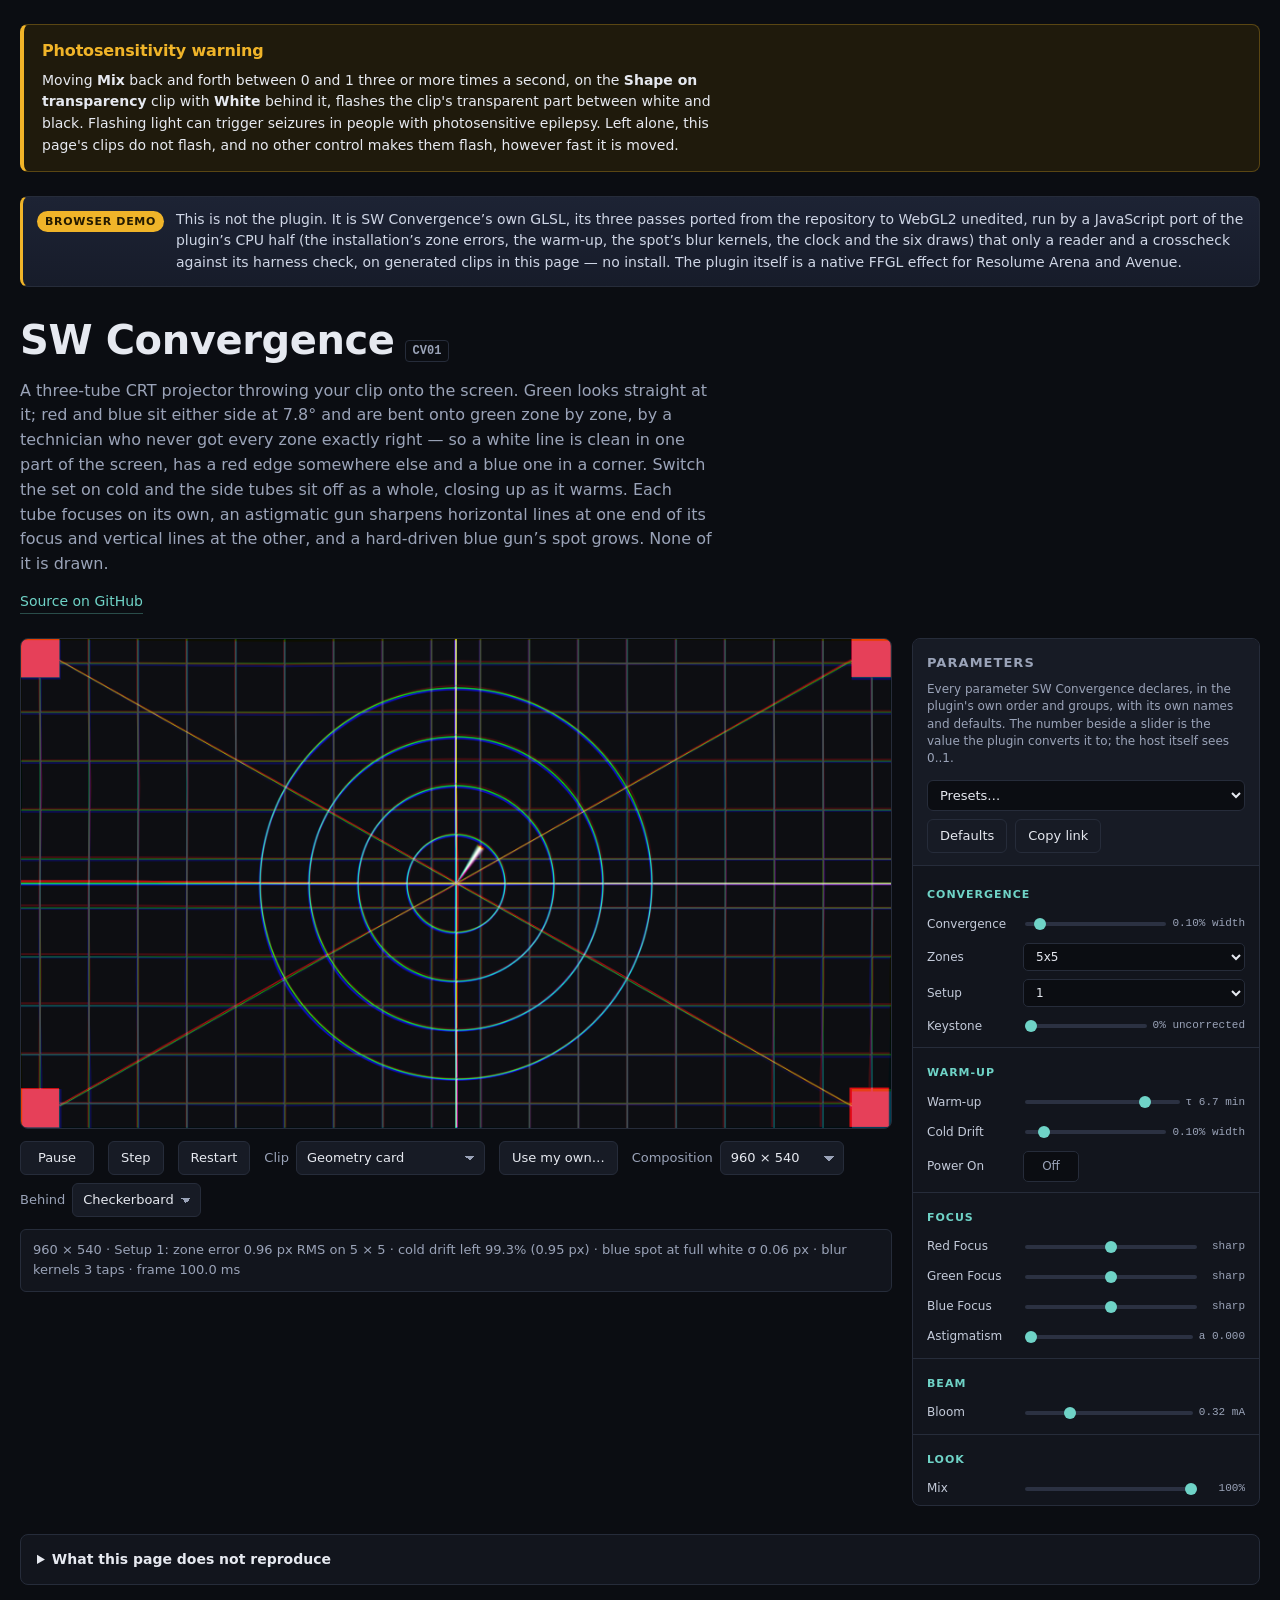
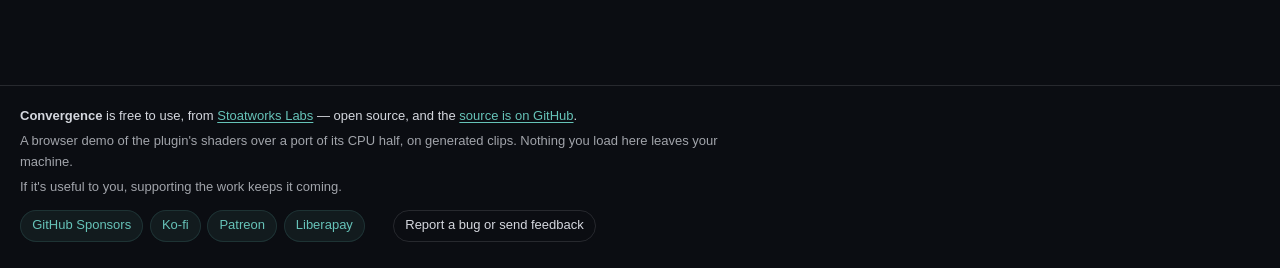
==== demo/index.html @ 119868eb "Browser demo at convergence-demo.stoatworks-labs.com demo/ is the plugin's three passes, spliced une" ====
<!doctype html>
<html lang="en">
  <head>
    <meta charset="utf-8" />
    <meta name="viewport" content="width=device-width, initial-scale=1" />
    <title>SW Convergence — browser demo | Stoatworks Labs</title>
    <meta name="description" content="Try SW Convergence, an FFGL effect for Resolume, in your browser: a three-tube CRT projector throwing the clip onto the screen, its red and blue tubes converged onto green zone by zone with a technician's error at every zone point, drifting as the set warms, each tube focused on its own and the blue spot growing with its current. The plugin's own GLSL, ported to WebGL2 unedited, run by a JavaScript port of its CPU half. A demo, not the plugin." />
    <link rel="icon" href="data:," />
    <link rel="stylesheet" href="./vendor/kit.css" />
    <link rel="stylesheet" href="./convergence.css" />
    <link rel="canonical" href="https://convergence-demo.stoatworks-labs.com/" />
    <meta property="og:type" content="website" />
    <meta property="og:site_name" content="Stoatworks Labs" />
    <meta property="og:title" content="SW Convergence — browser demo | Stoatworks Labs" />
    <meta property="og:description" content="Try SW Convergence, an FFGL effect for Resolume, in your browser: a three-tube CRT projector throwing the clip onto the screen, its red and blue tubes converged onto green zone by zone with a technician's error at every zone point, drifting as the set warms, each tube focused on its own and the blue spot growing with its current. The plugin's own GLSL, ported to WebGL2 unedited, run by a JavaScript port of its CPU half. A demo, not the plugin." />
    <meta property="og:url" content="https://convergence-demo.stoatworks-labs.com/" />
    <meta property="og:image" content="https://stoatworks-labs.com/thumbs/convergence.png" />
    <meta property="og:image:width" content="1280" />
    <meta property="og:image:height" content="720" />
    <meta property="og:image:alt" content="SW Convergence" />
    <meta name="twitter:card" content="summary_large_image" />
  </head>
  <body data-plugin="convergence">
    <section class="cv-warning" id="photosensitivity" aria-labelledby="cv-warning-title">
      <h2 class="cv-warning__title" id="cv-warning-title">Photosensitivity warning</h2>
      <p>
        Moving <strong>Mix</strong> back and forth between 0 and 1 three or more times a second,
        on the <strong>Shape on transparency</strong> clip with <strong>White</strong> behind it,
        flashes the clip's transparent part between white and black. Flashing light can trigger seizures
        in people with photosensitive epilepsy. Left alone, this page's clips do not flash, and
        no other control makes them flash, however fast it is moved.
      </p>
    </section>

    <main id="demo">
      <noscript>
        <h1>SW Convergence</h1>
        <p>
          An FFGL effect that throws your clip through a three-tube CRT
          projector. The green tube looks straight at the screen; the red and
          blue tubes sit either side at 7.8° and are bent onto green zone by
          zone, by a technician who never got every zone exactly right, so a
          white line is clean in one part of the screen and has a red or blue
          edge in another. Switch the set on cold and the side tubes sit off as
          a whole, closing up as it warms. Each tube focuses on its own, an
          astigmatic gun sharpens horizontal lines at one end of its focus and
          vertical lines at the other, and a hard-driven blue gun's spot grows.
          None of it is drawn.
        </p>
        <p>
          This demo runs the plugin's shaders and a port of its CPU half in
          your browser, so it needs JavaScript and WebGL2 with float render
          targets. The plugin itself, its source and its downloads are on
          <a href="https://github.com/stoatworks-labs/convergence">its repository</a>.
        </p>
        <ul>
          <li><a href="https://github.com/stoatworks-labs/convergence">Source on GitHub</a></li>
        </ul>
      </noscript>
    </main>

    <script type="module" src="./plugin.js"></script>
    <script
      src="./vendor/support-footer.js"
      defer
      data-app="Convergence"
      data-repo="https://github.com/stoatworks-labs/convergence"
      data-note="A browser demo of the plugin's shaders over a port of its CPU half, on generated clips. Nothing you load here leaves your machine."
    ></script>
  </body>
</html>
---- demo/vendor/kit.css ----
/**
 * Shared styling for the Resolume plugin demos.
 *
 * Dark, because that is what these effects are looked at in and because a
 * picture with real blacks in it needs somewhere dark to sit. The inspector on
 * the right is laid out the way a host's parameter panel is — name on the left,
 * control and value on the right, grouped under headings — but it deliberately
 * does not imitate Resolume's own chrome. It is a stand-in for the host's
 * inspector, and a page that looked like a screenshot of Arena would be
 * claiming to be something it is not.
 *
 * No colour variables from the website: these pages are their own thing and the
 * navy is used only for the frame. `--sw-support-accent` is read by the shared
 * support footer.
 */

:root {
  --bg: #0b0d12;
  --panel: #12151d;
  --panel-2: #171b25;
  --line: #262c3a;
  --text: #e6e9f0;
  --muted: #9aa3b8;
  --accent: #6fd3c7;
  --accent-dim: #2a4d4a;
  --warn: #f0b429;
  --error: #ff6b6b;
  --navy: #1b2a4a;
  --sw-support-accent: #6fd3c7;

  color-scheme: dark;
}

* { box-sizing: border-box; }

body {
  margin: 0;
  background: var(--bg);
  color: var(--text);
  font: 15px/1.55 ui-sans-serif, system-ui, -apple-system, "Segoe UI", Roboto, Helvetica, Arial, sans-serif;
  -webkit-font-smoothing: antialiased;
}

#demo {
  max-width: 1400px;
  margin: 0 auto;
  padding: 24px 20px 60px;
}

a { color: var(--accent); }
a:hover { color: #9ae7dd; }

h1, h2, h3 { margin: 0; font-weight: 650; letter-spacing: -0.01em; }

/* ---- header -------------------------------------------------------------- */

.banner {
  display: flex;
  gap: 12px;
  align-items: flex-start;
  padding: 12px 14px;
  margin-bottom: 22px;
  background: linear-gradient(180deg, #1d2334, #171c2a);
  border: 1px solid var(--line);
  border-left: 3px solid var(--warn);
  border-radius: 8px;
}

.banner__tag {
  flex: 0 0 auto;
  padding: 2px 8px;
  border-radius: 999px;
  background: var(--warn);
  color: #241a00;
  font-size: 11px;
  font-weight: 700;
  letter-spacing: 0.06em;
  text-transform: uppercase;
  white-space: nowrap;
  margin-top: 2px;
}

.banner__text { margin: 0; color: #cfd6e6; font-size: 14px; }

.head__title { display: flex; align-items: baseline; gap: 10px; flex-wrap: wrap; }
.head__title h1 { font-size: clamp(28px, 4vw, 40px); }

.head__id {
  font: 600 12px/1 ui-monospace, SFMono-Regular, Menlo, monospace;
  color: var(--muted);
  border: 1px solid var(--line);
  border-radius: 4px;
  padding: 4px 7px;
}

.head__tagline {
  margin: 8px 0 0;
  max-width: 68ch;
  color: var(--muted);
  font-size: 16px;
}

.head__links {
  display: flex;
  flex-wrap: wrap;
  gap: 8px 18px;
  margin: 14px 0 24px;
  font-size: 14px;
}

.head__link { text-decoration: none; border-bottom: 1px solid var(--accent-dim); }
.head__link:hover { border-bottom-color: currentColor; }

/* ---- layout -------------------------------------------------------------- */

.layout {
  display: grid;
  /* 348px is set by the widest plugin: Old Cathode declares 34 controls in four
     groups, and below this "Luma Bandwidth" and "Chroma Bandwidth" wrap. */
  grid-template-columns: minmax(0, 1fr) 348px;
  gap: 20px;
  align-items: start;
}

@media (max-width: 900px) {
  .layout { grid-template-columns: minmax(0, 1fr); }
}

/* ---- stage --------------------------------------------------------------- */

.stage { min-width: 0; }

.stage__canvas {
  position: relative;
  border: 1px solid var(--line);
  border-radius: 8px;
  overflow: hidden;
  line-height: 0;
}

/* What sits under the effect's own alpha. */
.stage__canvas[data-backdrop='checker'] {
  background-color: #23262e;
  background-image:
    linear-gradient(45deg, #191c23 25%, transparent 25%),
    linear-gradient(-45deg, #191c23 25%, transparent 25%),
    linear-gradient(45deg, transparent 75%, #191c23 75%),
    linear-gradient(-45deg, transparent 75%, #191c23 75%);
  background-size: 24px 24px;
  background-position: 0 0, 0 12px, 12px -12px, -12px 0;
}
.stage__canvas[data-backdrop='black'] { background: #000; }
.stage__canvas[data-backdrop='white'] { background: #fff; }

.stage__gl {
  display: block;
  width: 100%;
  height: auto;
  max-width: 100%;
}

.stage__status {
  margin: 12px 0 0;
  padding: 10px 12px;
  border-radius: 6px;
  background: var(--panel);
  border: 1px solid var(--line);
  color: var(--muted);
  font-size: 13px;
}

.stage__status.is-error {
  border-color: #5a2530;
  background: #23151a;
  color: #ffb4b4;
}

/* ---- transport ----------------------------------------------------------- */

.transport {
  display: flex;
  flex-wrap: wrap;
  align-items: center;
  gap: 8px 14px;
  margin-top: 12px;
}

.btn {
  appearance: none;
  border: 1px solid var(--line);
  background: var(--panel-2);
  color: var(--text);
  border-radius: 6px;
  padding: 6px 12px;
  font: inherit;
  font-size: 13px;
  cursor: pointer;
}

.btn:hover { border-color: #3a4256; background: #1d2230; }
.btn:focus-visible { outline: 2px solid var(--accent); outline-offset: 2px; }

.btn--play { min-width: 74px; }

.transport__field { display: inline-flex; align-items: center; gap: 7px; font-size: 13px; }
.transport__label { color: var(--muted); }

.transport__select {
  appearance: none;
  border: 1px solid var(--line);
  background: var(--panel-2);
  color: var(--text);
  border-radius: 6px;
  padding: 6px 26px 6px 10px;
  font: inherit;
  font-size: 13px;
  cursor: pointer;
  background-image: linear-gradient(45deg, transparent 50%, var(--muted) 50%),
                    linear-gradient(135deg, var(--muted) 50%, transparent 50%);
  background-position: calc(100% - 14px) 50%, calc(100% - 9px) 50%;
  background-size: 5px 5px, 5px 5px;
  background-repeat: no-repeat;
}

.transport__file { cursor: pointer; }
.transport__file .btn { display: inline-block; }

/* ---- inspector ----------------------------------------------------------- */

.inspector {
  background: var(--panel);
  border: 1px solid var(--line);
  border-radius: 8px;
  overflow: hidden;
  position: sticky;
  top: 16px;
  max-height: calc(100vh - 32px);
  display: flex;
  flex-direction: column;
}

@media (max-width: 900px) {
  .inspector { position: static; max-height: none; }
}

.inspector__head {
  padding: 14px 14px 12px;
  border-bottom: 1px solid var(--line);
  background: var(--panel-2);
}

.inspector__title { font-size: 13px; text-transform: uppercase; letter-spacing: 0.08em; color: var(--muted); }
.inspector__note { margin: 8px 0 0; font-size: 12px; color: var(--muted); line-height: 1.45; }

.inspector__actions { display: flex; gap: 8px; margin-top: 12px; flex-wrap: wrap; }
.inspector__presets {
  flex: 1 1 auto;
  min-width: 0;
  border: 1px solid var(--line);
  background: var(--bg);
  color: var(--text);
  border-radius: 6px;
  padding: 6px 8px;
  font: inherit;
  font-size: 13px;
}

.inspector__body { overflow-y: auto; padding: 4px 0 10px; }

.pgroup { padding: 6px 0; }
.pgroup + .pgroup { border-top: 1px solid var(--line); }

.pgroup__name {
  font-size: 11px;
  text-transform: uppercase;
  letter-spacing: 0.09em;
  color: var(--accent);
  padding: 10px 14px 6px;
}

/* ---- one parameter ------------------------------------------------------- */

/* The third column is `auto` rather than a fixed width because a readout may be
   a word — Porthole's Projection names the lens it has landed on ("equidistant"),
   which is the whole point of that control. A fixed column clipped it. */
.prow {
  display: grid;
  grid-template-columns: 88px minmax(40px, 1fr) auto;
  align-items: center;
  gap: 8px;
  padding: 4px 14px;
}

.prow--option,
.prow--boolean,
.prow--text,
.prow--colour { grid-template-columns: 88px minmax(0, 1fr); }

.prow__name {
  font-size: 12px;
  color: #c3cad9;
  overflow-wrap: anywhere;
  cursor: default;
}

.prow__value {
  font: 500 11px/1 ui-monospace, SFMono-Regular, Menlo, monospace;
  color: var(--muted);
  text-align: right;
  cursor: help;
  white-space: nowrap;
  min-width: 42px;
  max-width: 104px;
  overflow: hidden;
  text-overflow: ellipsis;
}

.prow__slider {
  appearance: none;
  width: 100%;
  height: 18px;
  background: transparent;
  cursor: ew-resize;
}

.prow__slider::-webkit-slider-runnable-track {
  height: 4px;
  border-radius: 2px;
  background: #2b3142;
}
.prow__slider::-moz-range-track { height: 4px; border-radius: 2px; background: #2b3142; }

.prow__slider::-webkit-slider-thumb {
  appearance: none;
  width: 12px;
  height: 12px;
  margin-top: -4px;
  border-radius: 50%;
  background: var(--accent);
  border: none;
}
.prow__slider::-moz-range-thumb {
  width: 12px; height: 12px; border-radius: 50%; background: var(--accent); border: none;
}
.prow__slider:focus-visible { outline: 2px solid var(--accent); outline-offset: 3px; }

.prow__select,
.prow__text {
  width: 100%;
  border: 1px solid var(--line);
  background: var(--bg);
  color: var(--text);
  border-radius: 5px;
  padding: 5px 8px;
  font: inherit;
  font-size: 12px;
}

.prow__toggle {
  justify-self: start;
  min-width: 56px;
  border: 1px solid var(--line);
  background: var(--bg);
  color: var(--muted);
  border-radius: 5px;
  padding: 5px 10px;
  font: inherit;
  font-size: 12px;
  cursor: pointer;
}

.prow__toggle.is-on {
  background: var(--accent-dim);
  border-color: var(--accent);
  color: var(--text);
}

.prow__swatch {
  justify-self: start;
  width: 46px;
  height: 24px;
  padding: 0;
  border: 1px solid var(--line);
  border-radius: 5px;
  background: none;
  cursor: pointer;
}

/* ---- the honest bit ------------------------------------------------------ */

.differences {
  margin-top: 28px;
  padding: 14px 16px;
  background: var(--panel);
  border: 1px solid var(--line);
  border-radius: 8px;
  font-size: 14px;
  color: var(--muted);
}

.differences summary {
  cursor: pointer;
  color: var(--text);
  font-weight: 600;
  font-size: 14px;
}

.differences ul { margin: 10px 0 0; padding-left: 20px; }
.differences li { margin-bottom: 8px; line-height: 1.5; }
.differences li:last-child { margin-bottom: 0; }

/* ---- embed mode -----------------------------------------------------------
 *
 * `?embed=1`: the rendered output and nothing else, filling the viewport, so
 * the page can be a video source — an OBS browser source, a WebLinked URL —
 * rather than something a person reads. See the long note in demo.js about why
 * dropping the banner is defensible here and only here.
 *
 * The `:not(#demo)` rule is doing real work: the support footer is injected as
 * a sibling of #demo by a separate deferred script, so hiding body's other
 * children is the only thing that reliably catches it without this file having
 * to know its class name.
 */
body[data-embed] {
  margin: 0;
  padding: 0;
  background: #000;
  overflow: hidden;
}

body[data-embed] > *:not(#demo) { display: none !important; }

body[data-embed] #demo {
  margin: 0;
  padding: 0;
  max-width: none;
  width: 100vw;
  height: 100vh;
  display: grid;
  place-items: center;
}

/* No border or radius: both would be burnt into the output. */
body[data-embed] .stage__canvas {
  border: 0;
  border-radius: 0;
  width: 100vw;
  height: 100vh;
}

/* `contain` rather than `cover`: letterboxing an embed is recoverable by
 * setting the consumer's raster to match, cropping it silently is not. */
body[data-embed] .stage__gl {
  width: 100%;
  height: 100%;
  object-fit: contain;
}

/* Kept reachable for a reader and a crawler while taking no pixels. This is
 * what carries the "not the plugin" statement once the banner is gone. */
.visually-hidden {
  position: absolute;
  width: 1px;
  height: 1px;
  margin: -1px;
  padding: 0;
  overflow: hidden;
  clip-path: inset(50%);
  white-space: nowrap;
  border: 0;
}
---- demo/convergence.css ----
/* The photosensitivity note above the demo (xenon's warning box, without its
   Start gate: nothing here flashes until a visitor works Mix by hand). */
.cv-warning {
  /* #demo is 1400px wide with a 20px gutter: line up with what is inside it. */
  max-width: 1360px;
  margin: 24px auto 0;
  padding: 14px 18px;
  background: #1f1a0c;
  border: 1px solid #5a4613;
  border-left: 4px solid var(--warn);
  border-radius: 8px;
}
@media (max-width: 1400px) {
  .cv-warning { margin-left: 20px; margin-right: 20px; }
}
@media (max-width: 480px) {
  .cv-warning { padding: 12px 14px; }
}
.cv-warning__title {
  font-size: 16px;
  color: var(--warn);
  margin: 0 0 4px;
}
.cv-warning p { margin: 6px 0 0; max-width: 80ch; font-size: 14px; }
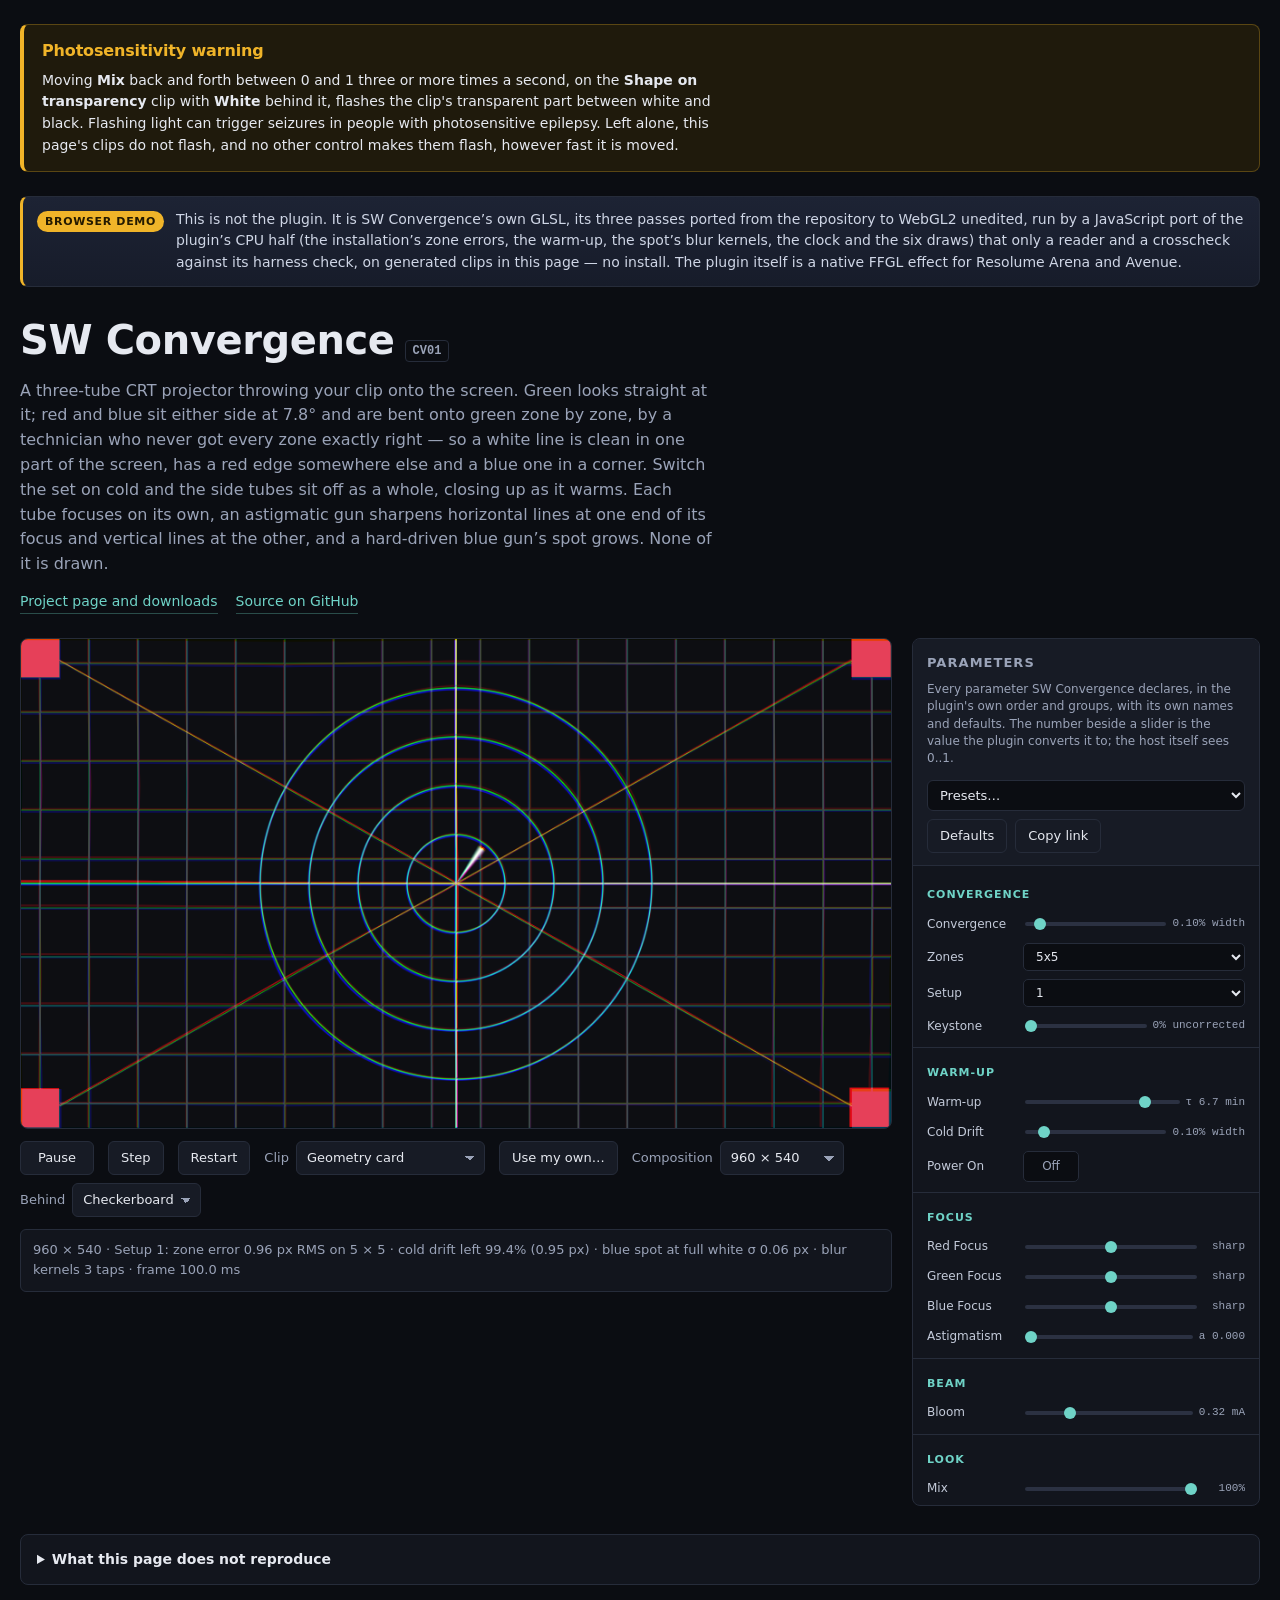
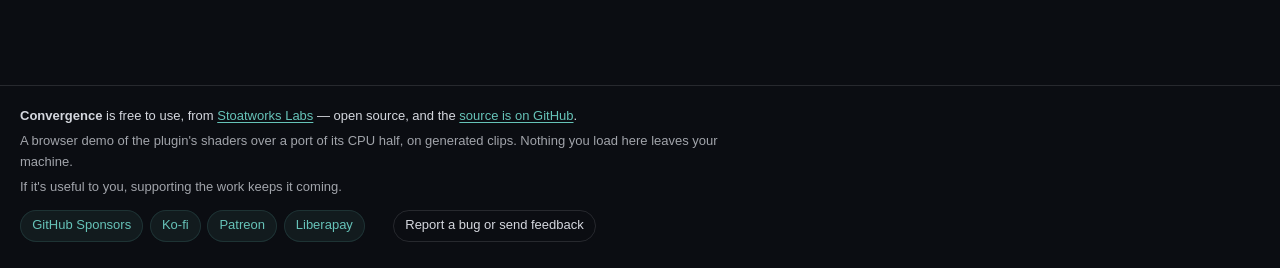
==== commit fe44bcd6: "Demo: the project page link, now the site has the page Co-Authored-By: Claude Opus 5.5 <noreply@anth" ====
--- a/demo/index.html
+++ b/demo/index.html
@@ -9,6 +9,7 @@
     <link rel="stylesheet" href="./vendor/kit.css" />
     <link rel="stylesheet" href="./convergence.css" />
     <link rel="canonical" href="https://convergence-demo.stoatworks-labs.com/" />
+    <meta name="project-page" content="https://stoatworks-labs.com/software/convergence/" />
     <meta property="og:type" content="website" />
     <meta property="og:site_name" content="Stoatworks Labs" />
     <meta property="og:title" content="SW Convergence — browser demo | Stoatworks Labs" />
@@ -50,10 +51,12 @@
         <p>
           This demo runs the plugin's shaders and a port of its CPU half in
           your browser, so it needs JavaScript and WebGL2 with float render
-          targets. The plugin itself, its source and its downloads are on
-          <a href="https://github.com/stoatworks-labs/convergence">its repository</a>.
+          targets. The plugin itself, its downloads and its user guide are on
+          <a href="https://stoatworks-labs.com/software/convergence/">its project page</a>.
         </p>
         <ul>
+          <li><a href="https://stoatworks-labs.com/software/convergence/">Project page and downloads</a></li>
+          <li><a href="https://stoatworks-labs.com/software/convergence/guide/">User guide</a></li>
           <li><a href="https://github.com/stoatworks-labs/convergence">Source on GitHub</a></li>
         </ul>
       </noscript>
